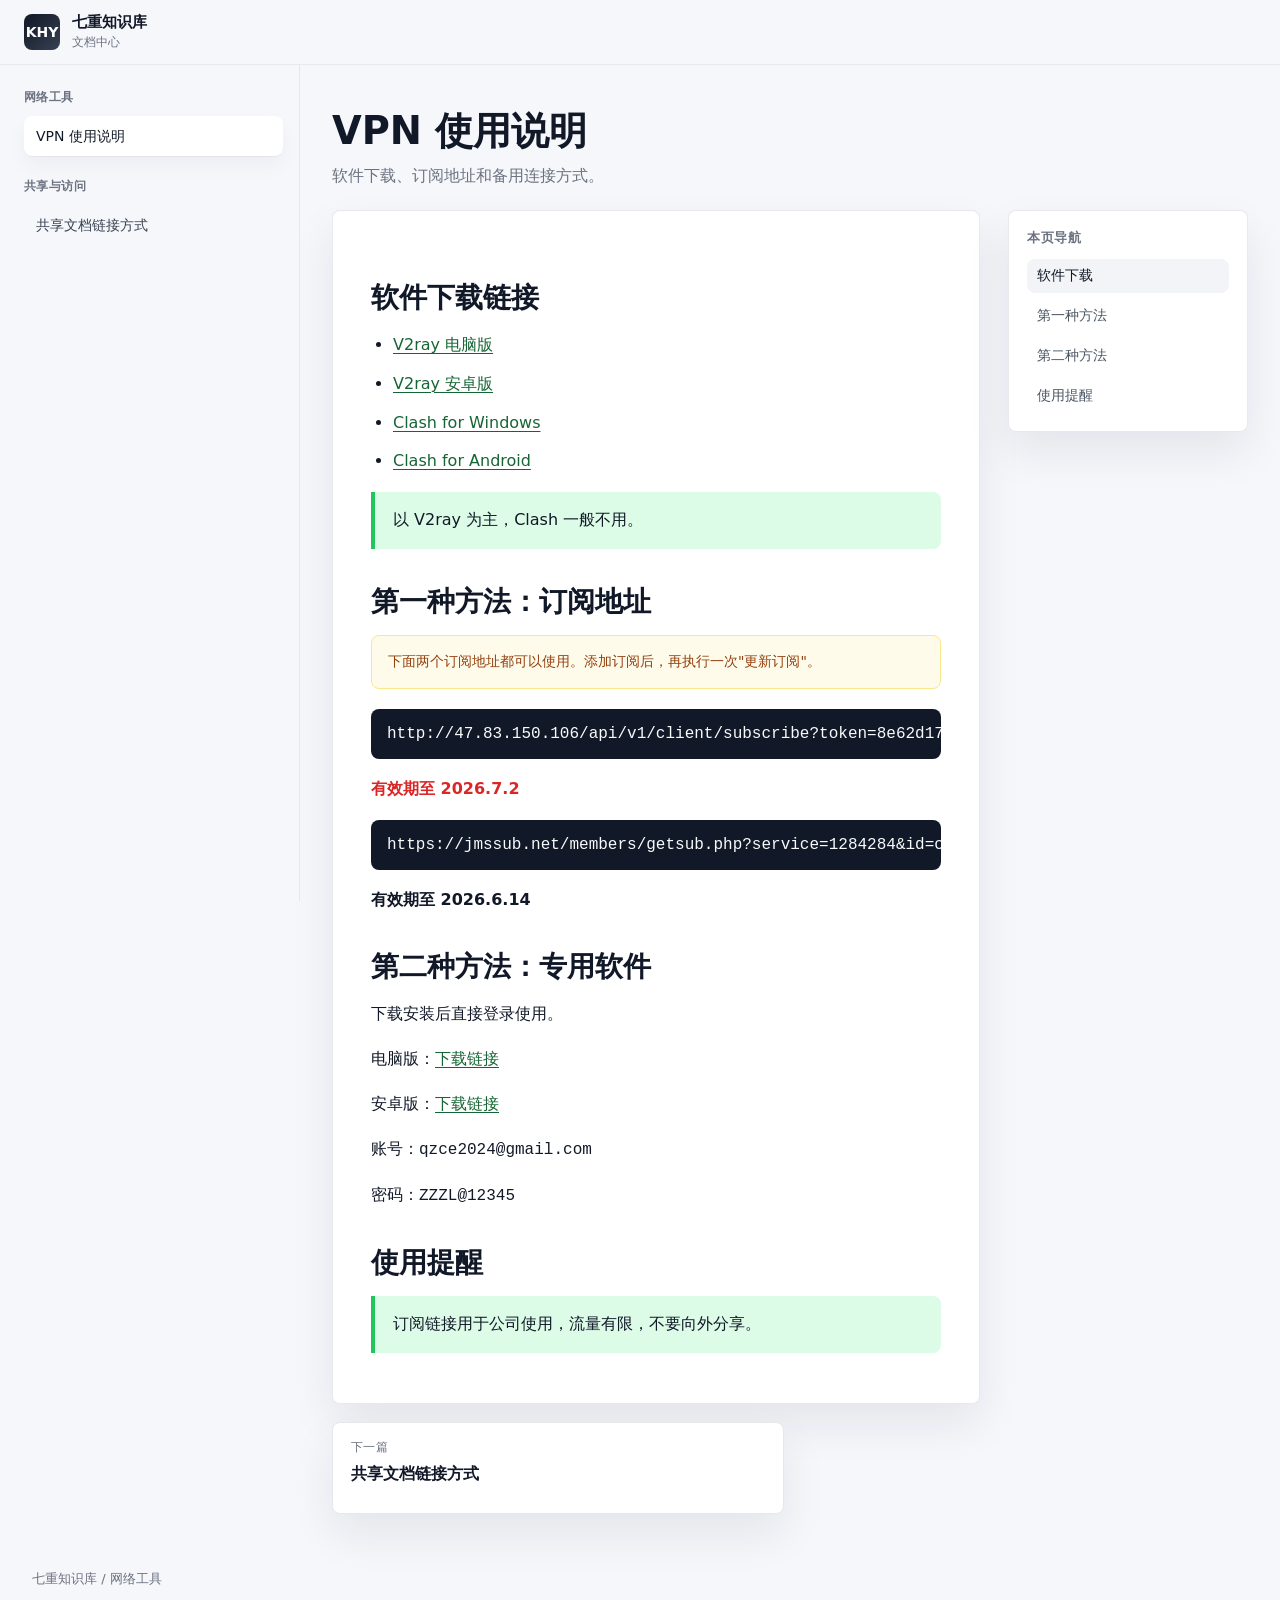
==== index.html @ 3e6a4f4d "Initial commit: VPN documentation project" ====
<!doctype html>
<html lang="zh-CN">
  <head>
    <meta charset="UTF-8" />
    <meta name="viewport" content="width=device-width, initial-scale=1.0" />
    <meta name="robots" content="noindex, nofollow, noarchive, nosnippet, noimageindex" />
    <meta name="googlebot" content="noindex, nofollow, noarchive, nosnippet, noimageindex" />
    <meta name="bingbot" content="noindex, nofollow, noarchive, nosnippet, noimageindex" />
    <title>VPN 使用说明 - 七重知识库</title>
    <link rel="stylesheet" href="assets/styles.css" />
  </head>
  <body>
    <div class="site-shell">
      <header class="topbar">
        <div class="topbar-inner">
          <button class="menu-button" type="button" data-menu-button aria-label="打开导航">
            <span></span>
          </button>
          <a class="brand" href="index.html">
            <div class="brand-mark">KHY</div>
            <div class="brand-copy">
              <div class="brand-title">七重知识库</div>
              <div class="brand-subtitle">文档中心</div>
            </div>
          </a>
        </div>
      </header>

      <div class="layout">
        <aside class="sidebar">
          <div class="sidebar-group">
            <p class="sidebar-heading">网络工具</p>
            <div class="sidebar-links">
              <a class="sidebar-link active" href="index.html">VPN 使用说明</a>
            </div>
          </div>
          <div class="sidebar-group">
            <p class="sidebar-heading">共享与访问</p>
            <div class="sidebar-links">
              <a class="sidebar-link" href="shared.html">共享文档链接方式</a>
            </div>
          </div>
        </aside>

        <main class="content-wrap">
          <div class="doc-header">
            <h1 class="doc-title">VPN 使用说明</h1>
            <p class="doc-summary">软件下载、订阅地址和备用连接方式。</p>
          </div>

          <div class="content-grid">
            <article class="article-card">
              <section id="downloads">
                <h2>软件下载链接</h2>
                <ul>
                  <li><a href="https://itlanyan.com/download.php?filename=/v2/windows/v2rayN-v7.10.5.zip" target="_blank" rel="noreferrer">V2ray 电脑版</a></li>
                  <li><a href="https://itlanyan.com/download.php?filename=/v2/android/v2rayNG-v1.9.39.apk" target="_blank" rel="noreferrer">V2ray 安卓版</a></li>
                  <li><a href="https://itlanyan.com/download.php?filename=/v2/windows/Clash.for.Windows-0.20.36-win.7z" target="_blank" rel="noreferrer">Clash for Windows</a></li>
                  <li><a href="https://itlanyan.com/download.php?filename=/v2/android/ClashForAndroid-v2.5.12.apk" target="_blank" rel="noreferrer">Clash for Android</a></li>
                </ul>
                <blockquote>以 V2ray 为主，Clash 一般不用。</blockquote>
              </section>

              <section id="method-one">
                <h2>第一种方法：订阅地址</h2>
                <div class="callout">下面两个订阅地址都可以使用。添加订阅后，再执行一次"更新订阅"。</div>
                <pre><code>http://47.83.150.106/api/v1/client/subscribe?token=8e62d1740654e4574b44323be736e603</code></pre>
                <p class="danger">有效期至 2026.7.2</p>
                <pre><code>https://jmssub.net/members/getsub.php?service=1284284&id=c8562251-cf57-44c1-ad2f-b2c69d9bd675</code></pre>
                <p><strong>有效期至 2026.6.14</strong></p>
              </section>

              <section id="method-two">
                <h2>第二种方法：专用软件</h2>
                <p>下载安装后直接登录使用。</p>
                <p>电脑版：<a href="https://wwbrj.lanzouu.com/idJ343s1ly4h" target="_blank" rel="noreferrer">下载链接</a></p>
                <p>安卓版：<a href="https://wwbrj.lanzouu.com/i6O9h3swcg2j" target="_blank" rel="noreferrer">下载链接</a></p>
                <p>账号：<code>qzce2024@gmail.com</code></p>
                <p>密码：<code>ZZZL@12345</code></p>
              </section>

              <section id="notes">
                <h2>使用提醒</h2>
                <blockquote>订阅链接用于公司使用，流量有限，不要向外分享。</blockquote>
              </section>
            </article>

            <aside class="toc-card">
              <p class="toc-title">本页导航</p>
              <div class="toc-links">
                <a href="#downloads">软件下载</a>
                <a href="#method-one">第一种方法</a>
                <a href="#method-two">第二种方法</a>
                <a href="#notes">使用提醒</a>
              </div>
            </aside>
          </div>

          <nav class="doc-nav">
            <a href="shared.html">
              <span class="doc-nav-label">下一篇</span>
              <span class="doc-nav-title">共享文档链接方式</span>
            </a>
          </nav>
        </main>
      </div>

      <div class="overlay" data-overlay></div>
      <footer class="footer">七重知识库 / 网络工具</footer>
    </div>
    <script src="assets/app.js"></script>
  </body>
</html>
---- assets/styles.css ----
:root {
  color-scheme: light;
  --bg: #f6f7fb;
  --surface: #ffffff;
  --surface-muted: #f3f4f7;
  --border: #e5e7eb;
  --text: #111827;
  --text-soft: #6b7280;
  --text-faint: #9ca3af;
  --accent: #22c55e;
  --accent-soft: #dcfce7;
  --shadow: 0 20px 45px rgba(15, 23, 42, 0.08);
  --radius: 8px;
  --sidebar-width: 300px;
  --content-width: 860px;
}

* {
  box-sizing: border-box;
}

html {
  scroll-behavior: smooth;
}

body {
  margin: 0;
  font-family: system-ui, -apple-system, sans-serif;
  color: var(--text);
  background: var(--bg);
}

a {
  color: inherit;
  text-decoration: none;
}

img {
  display: block;
  max-width: 100%;
}

code,
pre {
  font-family: "SFMono-Regular", Consolas, "Liberation Mono", Menlo, monospace;
}

.site-shell {
  min-height: 100vh;
}

.topbar {
  position: sticky;
  top: 0;
  z-index: 20;
  background: rgba(246, 247, 251, 0.92);
  border-bottom: 1px solid rgba(229, 231, 235, 0.8);
  backdrop-filter: blur(12px);
}

.topbar-inner {
  max-width: 1440px;
  margin: 0 auto;
  padding: 0 24px;
  height: 64px;
  display: flex;
  align-items: center;
  gap: 16px;
}

.menu-button {
  width: 40px;
  height: 40px;
  border: 1px solid var(--border);
  border-radius: 8px;
  background: var(--surface);
  display: none;
  align-items: center;
  justify-content: center;
  cursor: pointer;
}

.menu-button span,
.menu-button span::before,
.menu-button span::after {
  width: 16px;
  height: 2px;
  border-radius: 999px;
  background: var(--text);
  display: block;
  content: "";
}

.menu-button span::before {
  transform: translateY(-5px);
}

.menu-button span::after {
  transform: translateY(3px);
}

.brand {
  min-width: 0;
  display: flex;
  align-items: center;
  gap: 12px;
}

.brand-mark {
  width: 36px;
  height: 36px;
  border-radius: 8px;
  background: linear-gradient(135deg, #111827, #374151);
  color: #fff;
  display: grid;
  place-items: center;
  font-size: 14px;
  font-weight: 700;
}

.brand-copy {
  display: flex;
  flex-direction: column;
  gap: 2px;
}

.brand-title {
  font-size: 15px;
  font-weight: 700;
}

.brand-subtitle {
  font-size: 12px;
  color: var(--text-soft);
}

.search {
  margin-left: auto;
  width: min(320px, 100%);
  height: 42px;
  border: 1px solid var(--border);
  border-radius: 999px;
  background: var(--surface);
  display: flex;
  align-items: center;
  gap: 10px;
  padding: 0 14px;
}

.search svg {
  width: 16px;
  height: 16px;
  color: var(--text-faint);
  flex: 0 0 auto;
}

.search input {
  width: 100%;
  border: 0;
  outline: 0;
  background: transparent;
  color: var(--text);
  font-size: 14px;
}

.layout {
  max-width: 1440px;
  margin: 0 auto;
  display: grid;
  grid-template-columns: var(--sidebar-width) minmax(0, 1fr);
  gap: 0;
}

.sidebar {
  position: sticky;
  top: 64px;
  height: calc(100vh - 64px);
  overflow: auto;
  padding: 24px 16px 48px 24px;
  border-right: 1px solid var(--border);
  background: rgba(246, 247, 251, 0.92);
}

.sidebar-group + .sidebar-group {
  margin-top: 22px;
}

.sidebar-heading {
  margin: 0 0 10px;
  font-size: 12px;
  font-weight: 700;
  color: var(--text-soft);
  letter-spacing: 0.04em;
  text-transform: uppercase;
}

.sidebar-links {
  display: grid;
  gap: 4px;
}

.sidebar-link {
  display: block;
  padding: 10px 12px;
  border-radius: 8px;
  color: #374151;
  font-size: 14px;
  line-height: 1.45;
}

.sidebar-link:hover,
.sidebar-link.active {
  background: var(--surface);
  box-shadow: 0 1px 0 rgba(15, 23, 42, 0.04), 0 10px 20px rgba(15, 23, 42, 0.04);
  color: var(--text);
}

.content-wrap {
  min-width: 0;
  padding: 28px 32px 56px;
}

.doc-header {
  margin: 0 0 20px;
}

.breadcrumb {
  display: inline-flex;
  align-items: center;
  gap: 8px;
  font-size: 13px;
  color: var(--text-soft);
}

.breadcrumb .dot {
  width: 4px;
  height: 4px;
  border-radius: 999px;
  background: var(--text-faint);
}

.doc-title {
  margin: 16px 0 10px;
  font-size: clamp(30px, 3vw, 40px);
  line-height: 1.12;
}

.doc-summary {
  margin: 0;
  max-width: 760px;
  font-size: 16px;
  line-height: 1.75;
  color: var(--text-soft);
}

.content-grid {
  max-width: 1200px;
  margin: 0 auto;
  display: grid;
  grid-template-columns: minmax(0, var(--content-width)) 240px;
  justify-content: center;
  gap: 28px;
}

.article-card,
.toc-card,
.overview-card {
  background: var(--surface);
  border: 1px solid rgba(229, 231, 235, 0.9);
  border-radius: var(--radius);
  box-shadow: var(--shadow);
}

.article-card {
  padding: 34px 38px;
}

.doc-meta {
  display: flex;
  flex-wrap: wrap;
  gap: 10px 18px;
  margin-bottom: 22px;
  font-size: 13px;
  color: var(--text-soft);
}

.tag {
  display: inline-flex;
  align-items: center;
  gap: 6px;
  padding: 5px 10px;
  border-radius: 999px;
  background: var(--surface-muted);
  font-size: 12px;
  font-weight: 600;
  color: #374151;
}

.article-card h2,
.article-card h3,
.article-card h4 {
  scroll-margin-top: 88px;
}

.article-card h2 {
  margin: 34px 0 14px;
  font-size: 28px;
}

.article-card h3 {
  margin: 24px 0 10px;
  font-size: 20px;
}

.article-card h4 {
  margin: 18px 0 8px;
  font-size: 16px;
}

.article-card p,
.article-card li,
.article-card blockquote {
  font-size: 16px;
  line-height: 1.8;
}

.article-card p,
.article-card ul,
.article-card ol,
.article-card pre,
.article-card blockquote {
  margin: 0 0 16px;
}

.article-card ul,
.article-card ol {
  padding-left: 22px;
}

.article-card li + li {
  margin-top: 10px;
}

.article-card a {
  color: #166534;
  text-decoration: underline;
  text-decoration-thickness: 1px;
  text-underline-offset: 3px;
}

.article-card strong {
  font-weight: 700;
}

.article-card blockquote {
  margin-left: 0;
  padding: 14px 18px;
  border-left: 4px solid var(--accent);
  border-radius: 0 8px 8px 0;
  background: var(--accent-soft);
}

.article-card pre {
  overflow: auto;
  padding: 16px;
  border-radius: 8px;
  background: #111827;
  color: #f9fafb;
}

.article-card img {
  width: 100%;
  border: 1px solid var(--border);
  border-radius: 8px;
  background: #fff;
}

.callout {
  margin: 0 0 20px;
  padding: 14px 16px;
  border: 1px solid #fde68a;
  border-radius: 8px;
  background: #fffbeb;
  color: #92400e;
  font-size: 14px;
  line-height: 1.7;
}

.danger {
  color: #dc2626;
  font-weight: 700;
}

.toc-card {
  position: sticky;
  top: 92px;
  padding: 18px;
  height: fit-content;
}

.toc-title {
  margin: 0 0 12px;
  font-size: 13px;
  font-weight: 700;
  color: var(--text-soft);
  text-transform: uppercase;
  letter-spacing: 0.04em;
}

.toc-links {
  display: grid;
  gap: 6px;
}

.toc-links a {
  padding: 8px 10px;
  border-radius: 8px;
  font-size: 14px;
  color: #4b5563;
}

.toc-links a:hover,
.toc-links a.active {
  background: var(--surface-muted);
  color: var(--text);
}

.doc-nav {
  margin: 18px 0 0;
  display: grid;
  grid-template-columns: repeat(2, minmax(0, 1fr));
  gap: 12px;
}

.doc-nav a {
  min-height: 92px;
  padding: 16px 18px;
  border: 1px solid var(--border);
  border-radius: 8px;
  background: var(--surface);
  box-shadow: var(--shadow);
}

.doc-nav-label {
  display: block;
  margin-bottom: 6px;
  font-size: 12px;
  color: var(--text-soft);
  text-transform: uppercase;
  letter-spacing: 0.04em;
}

.doc-nav-title {
  font-size: 16px;
  font-weight: 700;
  line-height: 1.5;
}

.overview {
  max-width: var(--content-width);
  margin: 0 auto;
  display: grid;
  gap: 18px;
}

.overview-card {
  padding: 26px;
}

.overview-grid {
  display: grid;
  grid-template-columns: repeat(2, minmax(0, 1fr));
  gap: 16px;
}

.doc-listing {
  display: grid;
  gap: 18px;
}

.doc-tile {
  display: grid;
  grid-template-columns: 220px minmax(0, 1fr);
  gap: 18px;
  padding: 18px;
  border: 1px solid var(--border);
  border-radius: 8px;
  background: #fff;
}

.doc-cover {
  aspect-ratio: 16 / 10;
  overflow: hidden;
  border-radius: 8px;
  background: var(--surface-muted);
}

.doc-cover img {
  width: 100%;
  height: 100%;
  object-fit: cover;
}

.doc-tile-title {
  margin: 0 0 8px;
  font-size: 22px;
  line-height: 1.3;
}

.doc-tile-text {
  margin: 0 0 14px;
  color: var(--text-soft);
  font-size: 15px;
  line-height: 1.75;
}

.doc-tile-meta {
  display: flex;
  flex-wrap: wrap;
  gap: 10px;
}

.quick-links {
  display: grid;
  grid-template-columns: repeat(3, minmax(0, 1fr));
  gap: 12px;
}

.quick-link {
  padding: 16px;
  border: 1px solid var(--border);
  border-radius: 8px;
  background: #fff;
}

.quick-link h3 {
  margin: 0 0 6px;
  font-size: 15px;
}

.quick-link p {
  margin: 0;
  color: var(--text-soft);
  font-size: 14px;
  line-height: 1.6;
}

.footer {
  max-width: 1440px;
  margin: 0 auto;
  padding: 0 32px 28px;
  color: var(--text-soft);
  font-size: 13px;
}

.overlay {
  position: fixed;
  inset: 64px 0 0;
  background: rgba(17, 24, 39, 0.32);
  opacity: 0;
  pointer-events: none;
  transition: opacity 0.2s ease;
}

body.nav-open .overlay {
  opacity: 1;
  pointer-events: auto;
}

@media (max-width: 1180px) {
  .content-grid {
    grid-template-columns: minmax(0, 1fr);
  }

  .toc-card {
    display: none;
  }
}

@media (max-width: 980px) {
  .menu-button {
    display: inline-flex;
  }

  .search {
    display: none;
  }

  .layout {
    grid-template-columns: minmax(0, 1fr);
  }

  .sidebar {
    position: fixed;
    top: 64px;
    left: 0;
    bottom: 0;
    width: min(86vw, 320px);
    height: auto;
    z-index: 30;
    transform: translateX(-100%);
    transition: transform 0.2s ease;
    box-shadow: 24px 0 48px rgba(15, 23, 42, 0.16);
  }

  body.nav-open .sidebar {
    transform: translateX(0);
  }

  .content-wrap {
    padding: 20px 16px 40px;
  }

  .article-card {
    padding: 24px 20px;
  }

  .doc-nav,
  .overview-grid,
  .quick-links,
  .doc-tile {
    grid-template-columns: minmax(0, 1fr);
  }
}

@media (max-width: 640px) {
  .topbar-inner {
    padding: 0 16px;
  }

  .doc-title {
    font-size: 28px;
  }

  .article-card h2 {
    font-size: 24px;
  }

  .doc-tile {
    padding: 14px;
  }

  .footer {
    padding: 0 16px 22px;
  }
}
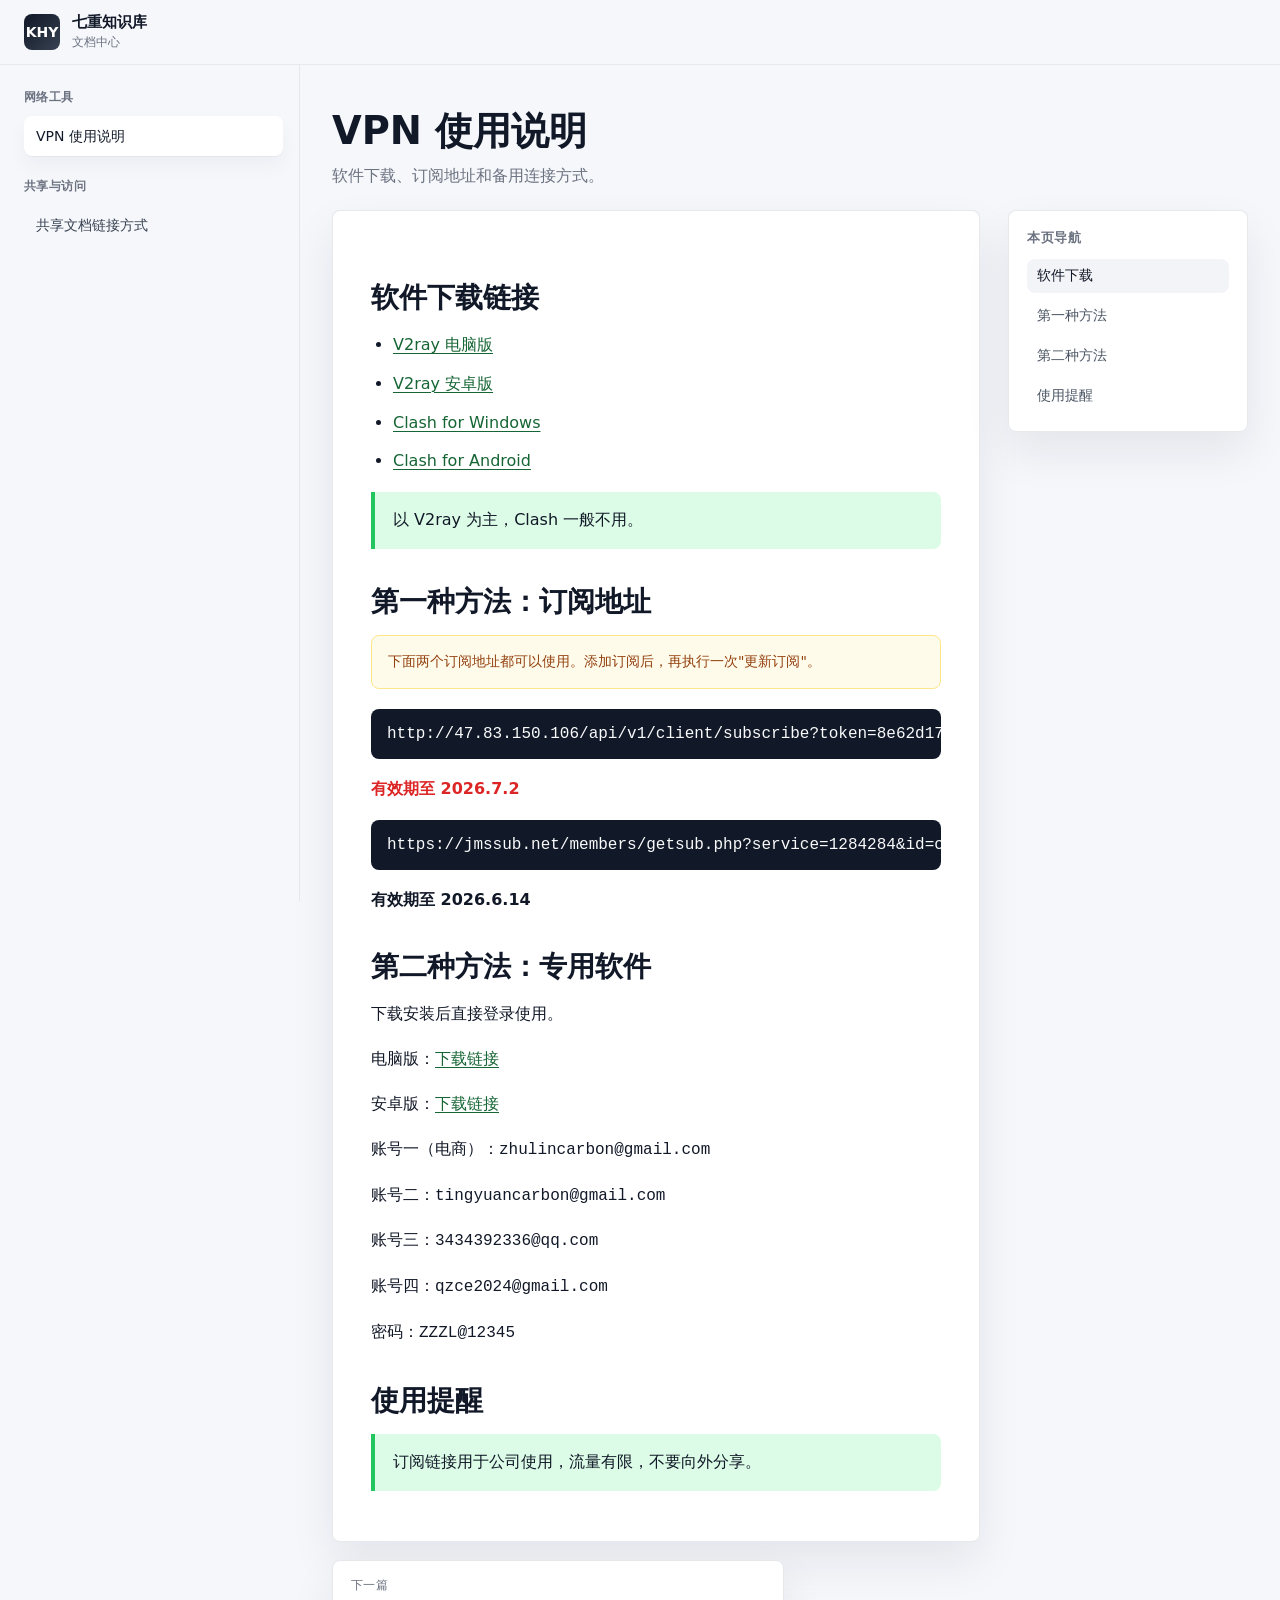
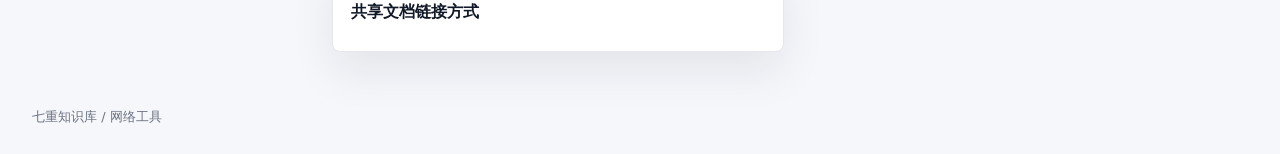
==== commit ce002f04: "更新首页：专用软件账号改为四个" ====
--- a/index.html
+++ b/index.html
@@ -73,9 +73,12 @@
               <section id="method-two">
                 <h2>第二种方法：专用软件</h2>
                 <p>下载安装后直接登录使用。</p>
-                <p>电脑版：<a href="https://wwbrj.lanzouu.com/idJ343s1ly4h" target="_blank" rel="noreferrer">下载链接</a></p>
-                <p>安卓版：<a href="https://wwbrj.lanzouu.com/i6O9h3swcg2j" target="_blank" rel="noreferrer">下载链接</a></p>
-                <p>账号：<code>qzce2024@gmail.com</code></p>
+                <p>电脑版：<a href="https://wwbrj.lanzouu.com/iv6oe3uyetgh" target="_blank" rel="noreferrer">下载链接</a></p>
+                <p>安卓版：<a href="https://wwbrj.lanzouu.com/iVSpC3ub8cza" target="_blank" rel="noreferrer">下载链接</a></p>
+                <p>账号一（电商）：<code>zhulincarbon@gmail.com</code></p>
+                <p>账号二：<code>tingyuancarbon@gmail.com</code></p>
+                <p>账号三：<code>3434392336@qq.com</code></p>
+                <p>账号四：<code>qzce2024@gmail.com</code></p>
                 <p>密码：<code>ZZZL@12345</code></p>
               </section>
 
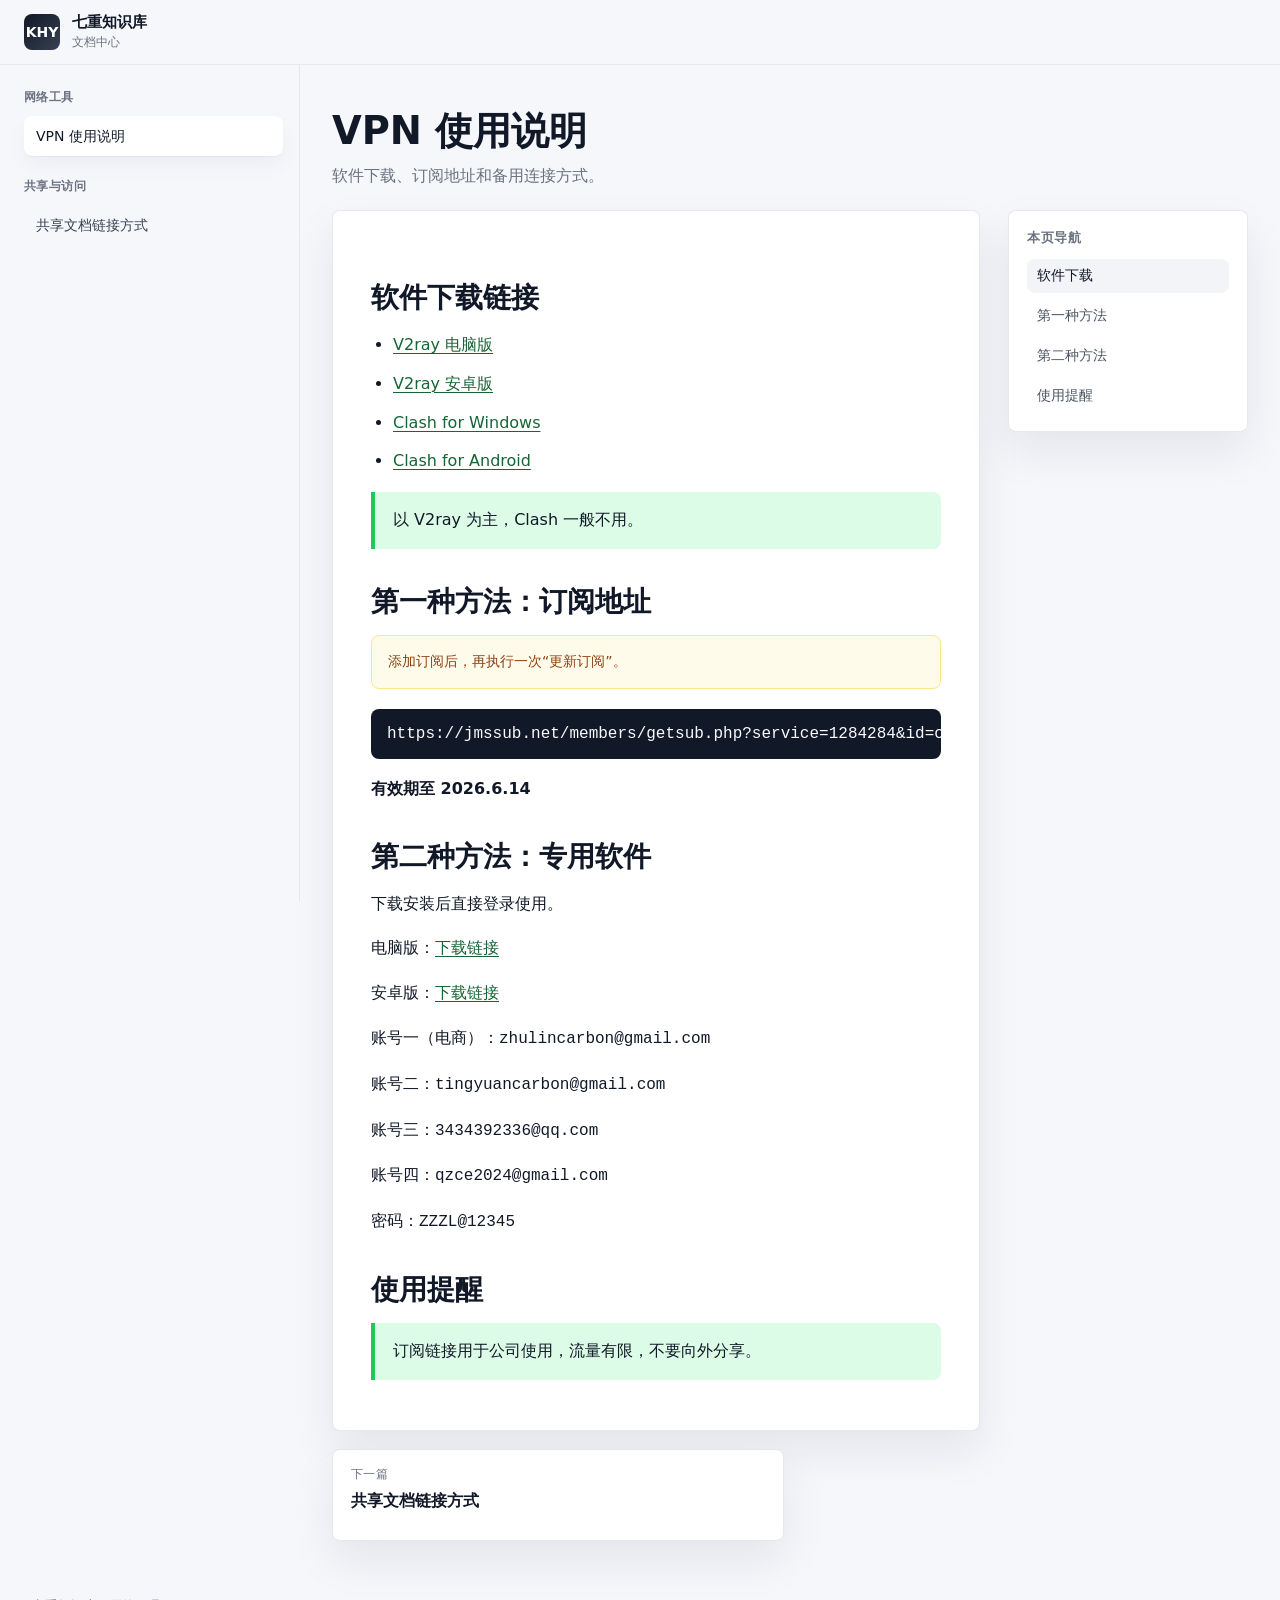
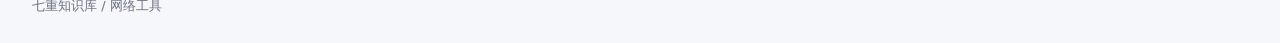
==== commit e3fee224: "简化订阅地址：只保留一个" ====
--- a/index.html
+++ b/index.html
@@ -61,11 +61,9 @@
                 <blockquote>以 V2ray 为主，Clash 一般不用。</blockquote>
               </section>
 
-              <section id="method-one">
+                            <section id="method-one">
                 <h2>第一种方法：订阅地址</h2>
-                <div class="callout">下面两个订阅地址都可以使用。添加订阅后，再执行一次"更新订阅"。</div>
-                <pre><code>http://47.83.150.106/api/v1/client/subscribe?token=8e62d1740654e4574b44323be736e603</code></pre>
-                <p class="danger">有效期至 2026.7.2</p>
+                <div class="callout">添加订阅后，再执行一次“更新订阅”。</div>
                 <pre><code>https://jmssub.net/members/getsub.php?service=1284284&id=c8562251-cf57-44c1-ad2f-b2c69d9bd675</code></pre>
                 <p><strong>有效期至 2026.6.14</strong></p>
               </section>
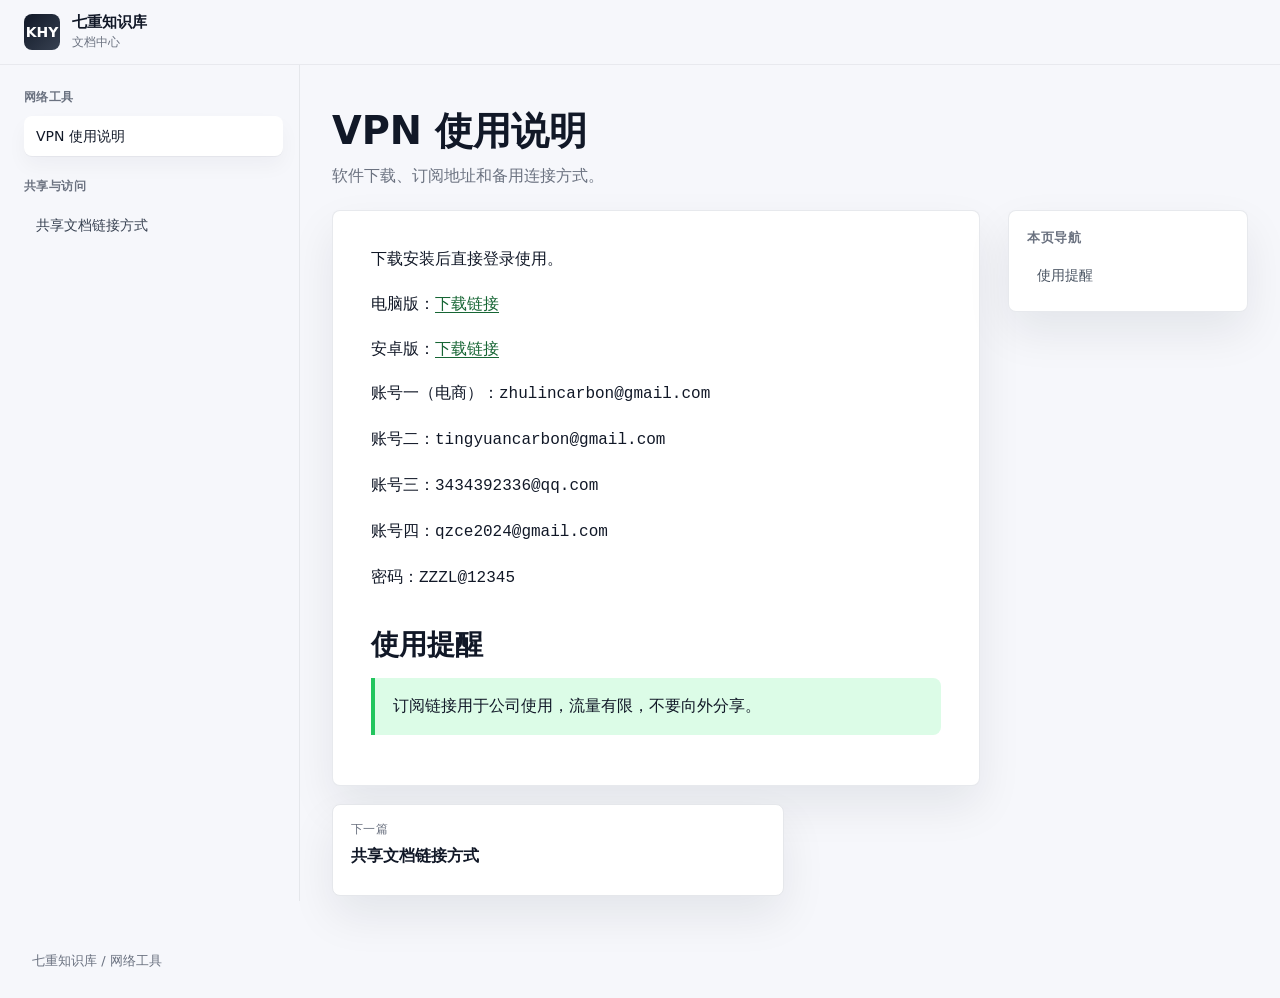
==== commit 9deba7ac: "精简首页：删除软件下载和订阅地址区块及'第二种方法'标题" ====
--- a/index.html
+++ b/index.html
@@ -50,26 +50,10 @@
 
           <div class="content-grid">
             <article class="article-card">
-              <section id="downloads">
-                <h2>软件下载链接</h2>
-                <ul>
-                  <li><a href="https://itlanyan.com/download.php?filename=/v2/windows/v2rayN-v7.10.5.zip" target="_blank" rel="noreferrer">V2ray 电脑版</a></li>
-                  <li><a href="https://itlanyan.com/download.php?filename=/v2/android/v2rayNG-v1.9.39.apk" target="_blank" rel="noreferrer">V2ray 安卓版</a></li>
-                  <li><a href="https://itlanyan.com/download.php?filename=/v2/windows/Clash.for.Windows-0.20.36-win.7z" target="_blank" rel="noreferrer">Clash for Windows</a></li>
-                  <li><a href="https://itlanyan.com/download.php?filename=/v2/android/ClashForAndroid-v2.5.12.apk" target="_blank" rel="noreferrer">Clash for Android</a></li>
-                </ul>
-                <blockquote>以 V2ray 为主，Clash 一般不用。</blockquote>
-              </section>
 
-                            <section id="method-one">
-                <h2>第一种方法：订阅地址</h2>
-                <div class="callout">添加订阅后，再执行一次“更新订阅”。</div>
-                <pre><code>https://jmssub.net/members/getsub.php?service=1284284&id=c8562251-cf57-44c1-ad2f-b2c69d9bd675</code></pre>
-                <p><strong>有效期至 2026.6.14</strong></p>
-              </section>
+                                          
 
               <section id="method-two">
-                <h2>第二种方法：专用软件</h2>
                 <p>下载安装后直接登录使用。</p>
                 <p>电脑版：<a href="https://wwbrj.lanzouu.com/iv6oe3uyetgh" target="_blank" rel="noreferrer">下载链接</a></p>
                 <p>安卓版：<a href="https://wwbrj.lanzouu.com/iVSpC3ub8cza" target="_blank" rel="noreferrer">下载链接</a></p>
@@ -89,9 +73,6 @@
             <aside class="toc-card">
               <p class="toc-title">本页导航</p>
               <div class="toc-links">
-                <a href="#downloads">软件下载</a>
-                <a href="#method-one">第一种方法</a>
-                <a href="#method-two">第二种方法</a>
                 <a href="#notes">使用提醒</a>
               </div>
             </aside>
